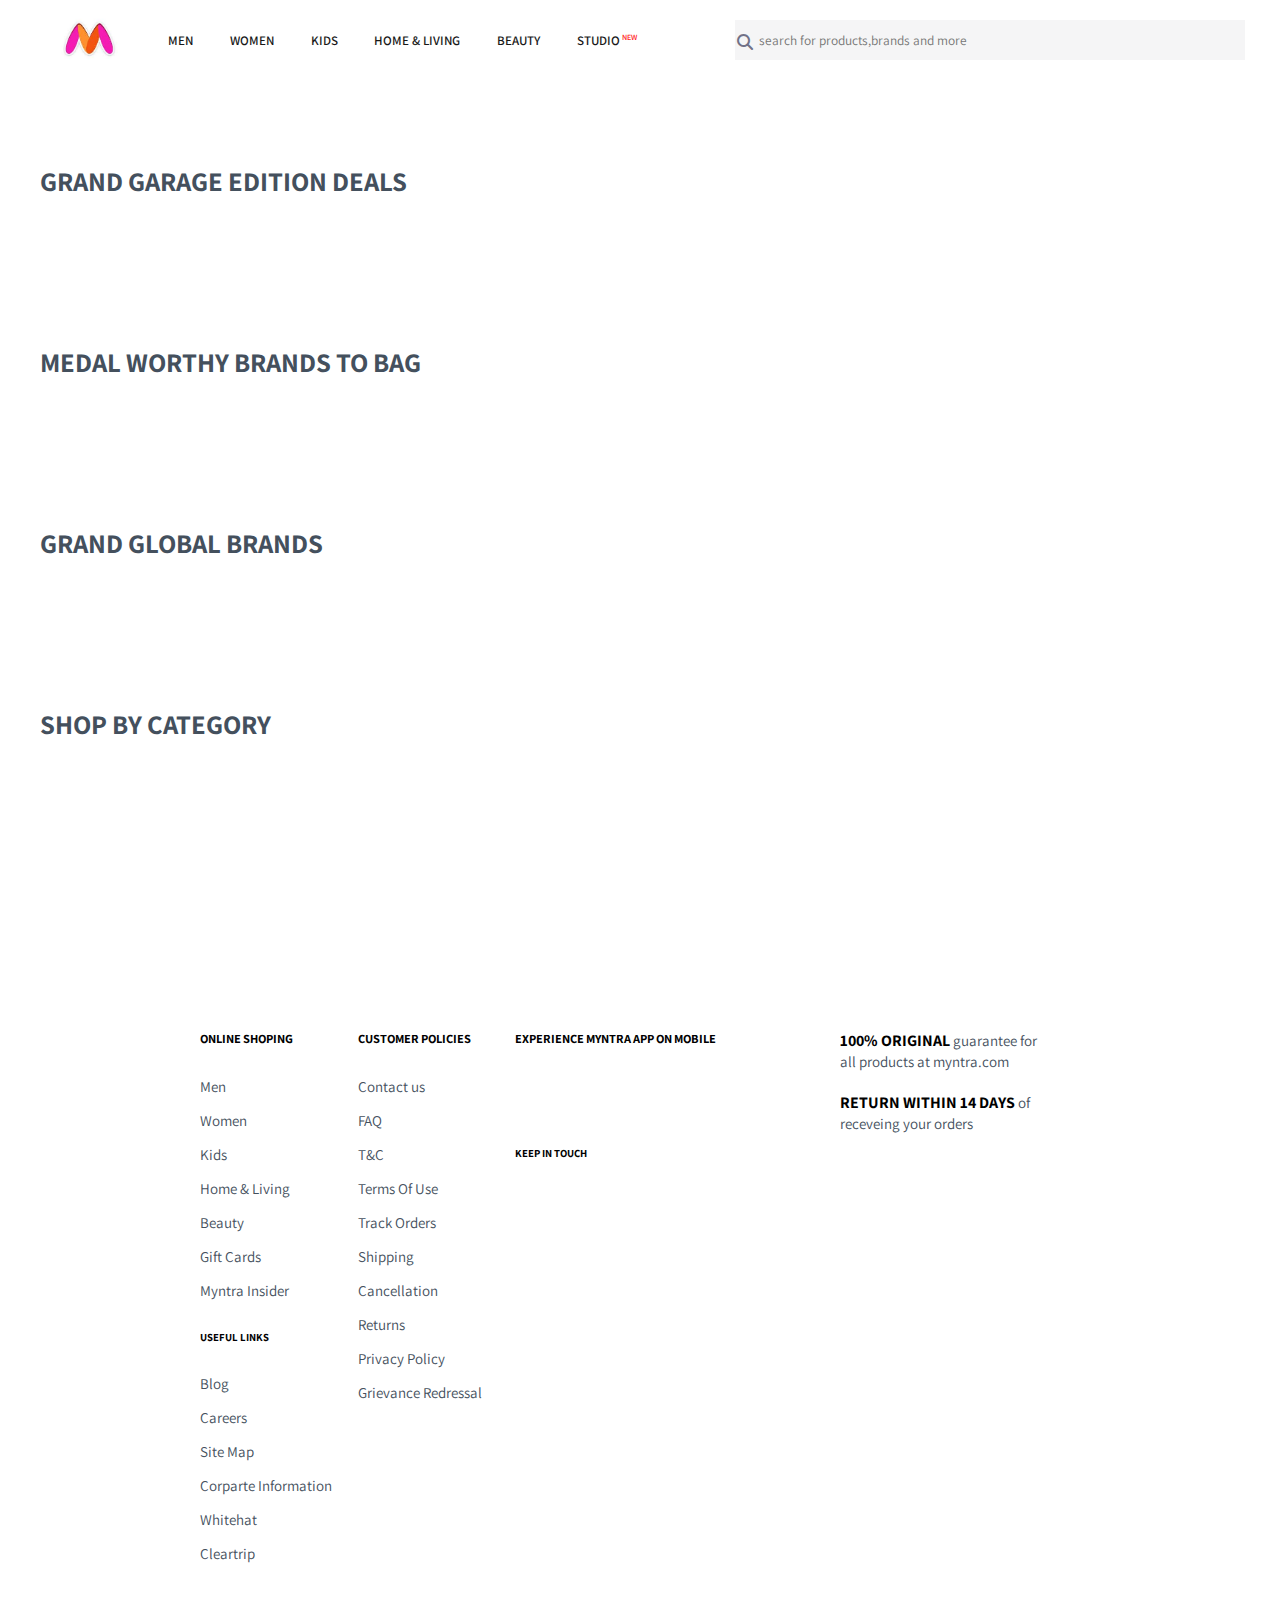
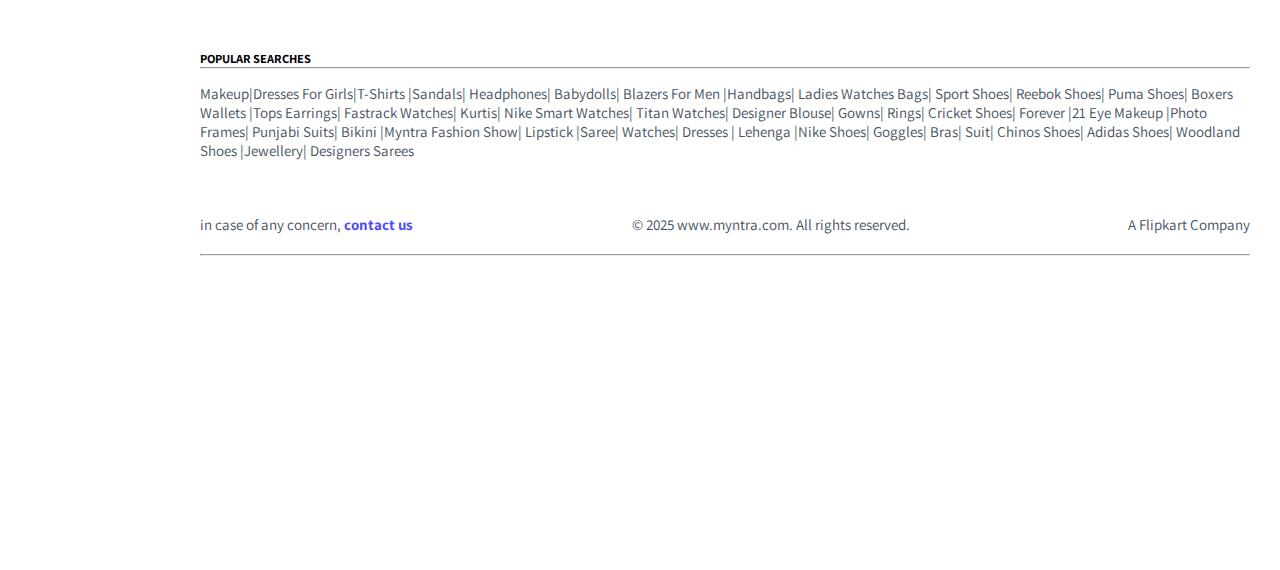
==== index.html @ 95899950 "Add files via upload" ====
<!DOCTYPE html>
<html >

<head>
  <meta charset="UTF-8" />
  <meta name="viewport" content="width=device-width, initial-scale=1.0" />
  <title>MYNTRA</title>
  <link href="https://fonts.googleapis.com/css2?family=Assistant:wght@200..800&display=swap" rel="stylesheet" />
  <link rel="stylesheet" href="https://cdnjs.cloudflare.com/ajax/libs/font-awesome/6.7.2/css/all.min.css"
    integrity="sha512-Evv84Mr4kqVGRNSgIGL/F/aIDqQb7xQ2vcrdIwxfjThSH8CSR7PBEakCr51Ck+w+/U6swU2Im1vVX0SVk9ABhg=="
    crossorigin="anonymous" referrerpolicy="no-referrer" />
  <link rel="stylesheet" href="https://cdnjs.cloudflare.com/ajax/libs/font-awesome/6.7.2/css/all.min.css"
    integrity="sha512-Evv84Mr4kqVGRNSgIGL/F/aIDqQb7xQ2vcrdIwxfjThSH8CSR7PBEakCr51Ck+w+/U6swU2Im1vVX0SVk9ABhg=="
    crossorigin="anonymous" referrerpolicy="no-referrer" />
  <link rel="stylesheet" href="style.css" />
</head>

<body>
  <div class="main">
    <div class="header">
      <div class="myntra-img">
       <a href="index.html"><img width="65px" height="60px" src="myntra.jpg" alt="" /></a> 
      </div>
      <div class="left-head">
        <div class="div-men">MEN
          <div class="leyout-men">
            <!-- first row ul start -->

            <ul class="ul">
              <li style="color: #EE5F73;font-weight: bold; font-size: 16px;margin: 10px 0px;">TOP WEAR</li>
              <li><a href="men.html">T-Shirts</a> </li>
              <li> Casual Shirts</li>
              <li>Formal Shirts</li> 
              <li> Sweatshirts</li>
              <li>Sweaters</li>
              <li> Jackets</li>
              <li> Blazers & Coats</li>
              <li> Suits</li>
              <li>Rain Jackets</li>
              <li style="color: #EE5F73;font-weight: bold; font-size: 16px;margin-top: 20px;">Indian & Festive Wear</li>
              <li>Kurtas & Kurta Sets </li>
              <li> Sherwanis</li>
              <li> Nehru Jackets</li>
              <li> Dhotis</li>
            </ul>
            <!-- first row ul end -->
            <!-- second row ul start -->
            <ul class="ul">
              <li style="color: #EE5F73;font-weight: bold; font-size: 16px;margin: 10px 0px">Bottomwear</li>
              <li>Jeans</li>
              <li>Casual Trousers</li>
              <li> Formal Trousers</li>
              <li> Shorts</li>
              <li> Track Pants & Joggers</li>
              <li style="color: #EE5F73;font-weight: bold; font-size: 16px;margin-top: 20px;">Innerwear & Sleepwear</li>
              <li>Briefs & Trunks</li>
              <li> Boxers</li>
              <li> Vests</li>
              <li> Sleepwear & Loungewear
              <li> Thermals</li>
              <li style="color: #EE5F73;font-weight: bold; font-size: 16px;margin-top: 10px;">Plus Size</li>
            </ul>
            <!-- second row ul end -->
            <!-- third row ul start -->
            <ul class="ul">
              <li style="color: #EE5F73;font-weight: bold; font-size: 16px;margin: 10px 0px">Footmwear</li>
              <li>Casual Shoes</li>
              <li>Sports Shoes</li>
              <li> Formal shoes</li>
              <li> Sneakers</li>
              <li> Sandals & Floaters</li>
              <li>Flip Flops</li>
              <li> Socks</li>
              <li> Boxers</li>
              <li style="color: #EE5F73;font-weight: bold; font-size: 16px;margin-top: 7px;">Personal Care & Grooming
              </li>
              <li style="color: #EE5F73;font-weight: bold; font-size: 16px;margin-top: 7px">Sunglasses & Frames </li>
              <li style="color: #EE5F73;font-weight: bold; font-size: 16px;margin-top: 7px">Watches </li>
            </ul>
            <!-- third row ul end -->
            <!-- four row ul start -->
            <ul class="ul">
              <li style="color: #EE5F73;font-weight: bold; font-size: 16px;margin: 10px 0px">Sports & Active Wear</li>
              <li>Sports Shoes</li>
              <li>Sports Sandals</li>
              <li>Active T-Shirts </li>
              <li> Track Pants & Shorts</li>
              <li> Tracksuits</li>
              <li>Jackets & Sweatshirts</li>
              <li> Sports Accessories</li>
              <li> Swimwear</li>
              <li style="color: #EE5F73;font-weight: bold; font-size: 16px;margin-top: 15px">Gadgets</li>
              <li>Smart Wearables</li>
              <li> Fitness Gadgets</li>
              <li> Headphones</li>
              <li>Speakers</li>
            </ul>
            <!-- four row ul end -->
            <!-- fifth row ul start -->
            <ul class="ul">
              <li style="color: #EE5F73;font-weight: bold; font-size: 16px;margin: 10px 0px">Fashion Accessories</li>
              <li>Wallets</li>
              <li> Belts</li>
              <li> Perfumes & Body Mists</li>
              <li> Trimmers</li>
              <li> Deodorants</li>
              <li> Ties, Cufflinks & Pocket Squares</li>
              <li>Accessory Gift Sets</li>
              <li> Caps & Hats</li>
              <li> Mufflers, Scarves & Gloves</li>
              <li> Phone Cases</li>
              <li> Rings & Wristwear</li>
              <li>Helmets</li>
              <li style="color: #EE5F73;font-weight: bold; font-size: 16px;margin-top: 15px">Bags & Backpacks</li>
              <li style="color: #EE5F73;font-weight: bold; font-size: 16px;margin-top: 15px">Luggages & Trolleys</li>
            </ul>
            <!-- fifth row ul end -->
          </div>
        </div>

        <div class="div-women">WOMEN
          <div class="leyout-women">
            <!-- first row ul start -->

            <ul class="ul">
              <li style="color: #FC56C1;font-weight: bold; font-size: 16px;margin: 10px 0px;">Indian & Fusion Wear</li>
              <li>Kurtas & Suits</li>
              <li>  Kurtis, Tunics & Tops</li>
              <li>Sarees</li>
              <li>  Ethnic Wear</li>
              <li> Leggings, Salwars & Churidars</li>
              <li> Skirts & Palazzos</li>
              <li> Dress Materials</li>
              <li> Lehenga Cholis</li>
              <li> Dupattas & Shawls</li>
              <li>  Jackets</li>
              <li style="color: #FC56C1;font-weight: bold; font-size: 16px;margin-top: 20px;">Belts, Scarves & More</li>
              <li style="color: #FC56C1;font-weight: bold; font-size: 16px;margin-top: 20px;"> Watches & Wearables</li>
            
            </ul>
            <!-- first row ul end -->
            <!-- second row ul start -->
            <ul class="ul">
              <li style="color: #FC56C1;font-weight: bold; font-size: 16px;margin: 10px 0px">Western Wear</li>
              <li>Dresses</li>
              <li>Tops</li>
              <li> Tshirts</li>
              <li> Jeans</li>
              <li> Trousers & Capris</li>
              <li> Shorts & Skirts</li>
              <li> Co-ords</li>
              <li> Playsuits</li>
              <li> Jumpsuits</li>
              <li> Shrugs</li>
              <li> Sweaters & Sweatshirts</li>
              <li> Jackets & Coats</li>
              <li> Blazers & Waistcoats</li>
              <li style="color:  #FC56C1;font-weight: bold; font-size: 16px;margin-top: 10px;">Plus Size</li>
            </ul>
            <!-- second row ul end -->
            <!-- third row ul start -->
            <ul class="ul">
              <li style="color:  #FC56C1;font-weight: bold; font-size: 16px;margin: 10px 0px">Maternity</li>
              <li style="color:  #FC56C1;font-weight: bold; font-size: 16px;margin: 10px 0px">Sunglasses</li>
              <li style="color:  #FC56C1;font-weight: bold; font-size: 16px;margin: 10px 0px">Footwear</li>
              <li>Flats</li>
              <li>  Casual Shoes</li>
              <li> Heels</li>
              <li>Boots</li>
              <li> Sports Shoes & Floaters</li>
            
              <li style="color: #FC56C1;font-weight: bold; font-size: 16px;margin-top: 7px;">Sports & Active Wear
              </li>
              <li>Clothing</li>
              <li> Footwear</li>
              <li> Sports Accessories</li>
              <li>Sports Equipment</li>
          
            </ul>
            <!-- third row ul end -->
            <!-- four row ul start -->
            <ul class="ul">
              <li style="color: #FC56C1;font-weight: bold; font-size: 16px;margin: 10px 0px">Lingerie & Sleepwear</li>
            <li>Bra</li>
            <li>Briefs</li>
            <li>Shapewear</li>
            <li> Sleepwear & Loungewear</li>
            <li>Swimwear</li>
            <li>Camisoles & Thermals</li>
    
              <li style="color: #FC56C1;font-weight: bold; font-size: 16px;margin-top: 15px">
                Beauty & Personal Care</li>
              <li>Makeup</li>
              <li>Skincare</li>
              <li>Premium Beauty</li>
              <li>Lipsticks</li>
              <li>Fragrances</li>
            </ul>
            <!-- four row ul end -->
            <!-- fifth row ul start -->
            <ul class="ul">
              <li style="color:#FC56C1;font-weight: bold; font-size: 16px;margin: 10px 0px">Gadgets</li>
             <li>Smart Wearables</li>
             <li>Fitness Gadgets</li>
             <li>Headphones</li>
             <li>Speakers</li>
           
              <li style="color: #FC56C1;font-weight: bold; font-size: 16px;margin-top: 15px">Jewellery</li>
              <li>Fashion Jewellery</li>
              <li> Fine Jewellery</li>
              <li>Earrings</li>
              <li style="color: #FC56C1;font-weight: bold; font-size: 16px;margin-top: 15px">Backpacks  </li>
              <li style="color: #FC56C1;font-weight: bold; font-size: 16px;margin-top: 15px">Handbags, Bags & Wallets</li>
              <li style="color: #FC56C1;font-weight: bold; font-size: 16px;margin-top: 15px">Luggages & Trolleys</li>
            </ul>
            <!-- fifth row ul end -->
          </div>
        
        </div>
        <div class="div">KIDS</div>
        <div class="div">HOME & LIVING</div>
        <div class="div">BEAUTY</div>
        <div class="div2">
          <div>STUDIO</div>
          <div class="new">NEW</div>
        </div>
      </div>

      <div class="search-bar">
        <i class="fa-solid fa-magnifying-glass search"></i>
        <input placeholder="search for products,brands and more" style="width: 100%; height: 40px" />
      </div>

      <div class="icon">
        <div class="icons">
          <i class="fa-regular fa-user"></i><br />
          Profile
        </div>
        <div class="icons">
          <i class="fa-regular fa-heart"></i><br />
          Watch list
        </div>
        <div class="icons">
          <i class="fa-solid fa-bag-shopping"></i><br />
          Bag
        </div>
      </div>
    </div>
    <div class="mid">
      <div class="drag-img1">
        <img width="100%" src="image/drag.webp" alt="" />
      </div>
      <div class="medal">
        <h3>GRAND GARAGE EDITION DEALS</h3>
      </div>
      <div class="drag-img2">
        <div class="big-images"><img width="100%" src="image/1.webp" alt="" /></div>
        <div class="big-images"><img width="100%" src="image/2.webp" alt="" /></div>
        <div class="big-images"><img width="100%" src="image/3.webp" alt="" /></div>
        <div class="big-images"><img width="100%" src="image/4.webp" alt="" /></div>
      </div>
      <div class="medal">
        <h3>MEDAL WORTHY BRANDS TO BAG</h3>
      </div>

      <div class="drag-img2">
        <div><img width="100%" src="image/laid.webp" alt="" /></div>
        <div><img width="100%" src="image/madam.webp" alt="" /></div>
        <div><img width="100%" src="image/kalu.jpg" alt="" /></div>
        <div><img width="100%" src="image/chapla.jpg" alt="" /></div>
        <div><img width="100%" src="image/black.webp" alt="" /></div>
        <div><img width="100%" src="image/brown.jpg" alt="" /></div>
      </div>
      <div class="medal">
        <h3>GRAND GLOBAL BRANDS</h3>
      </div>

      <div class="drag-img2">
        <div><img width="100%" src="image/13.jpg" alt="" /></div>
        <div><img width="100%" src="image/heals.jpg" alt="" /></div>
        <div><img width="100%" src="image/12.jpg" alt="" /></div>
        <div><img width="100%" src="image/Dancer.webp" alt="" /></div>
        <div><img width="100%" src="image/stul.jpg" alt="" /></div>
        <div><img width="100%" src="image/colour.webp" alt="" /></div>
      </div>

      <div class="medal">
        <h3>SHOP BY CATEGORY</h3>
      </div>
      <div class="boxes">
        <div class="box">
          <img width="264px" src="image/15.webp" alt="" />
        </div>
        <div class="box">
          <img width="264px" src="image/38.webp" alt="" />
        </div>
        <div class="box">
          <img width="264px" src="image/40.webp" alt="" />
        </div>
        <div class="box">
          <img width="264px" src="image/34.webp" alt="" />
        </div>
        <div class="box">
          <img width="264px" src="image/42.webp" alt="" />
        </div>
        <div class="box"><img width="264px" src="image/17.jpg" alt="" /></div>
        <div class="box">
          <img width="264px" src="image/29.webp" alt="" />
        </div>
        <div class="box">
          <img width="264px" src="image/48.webp" alt="" />
        </div>
        <div class="box">
          <img width="264px" src="image/32.webp" alt="" />
        </div>
        <div class="box">
          <img width="264px" src="image/44.webp" alt="" />
        </div>
        <div class="box">
          <img width="264px" src="image/47.webp" alt="" />
        </div>
        <div class="box">
          <img width="264px" src="image/makeup.webp" alt="" />
        </div>
        <div class="box">
          <img width="264px" src="image/37.webp" alt="" />
        </div>
        <div class="box">
          <img width="264px" src="image/18.webp" alt="" />
        </div>
        <div class="box">
          <img width="264px" src="image/39.webp" alt="" />
        </div>
        <div class="box">
          <img width="264px" src="image/30.webp" alt="" />
        </div>
        <div class="box">
          <img width="264px" src="image/22.webp" alt="" />
        </div>
        <div class="box">
          <img width="264px" src="image/27.webp" alt="" />
        </div>
        <div class="box">
          <img width="264px" src="image/20.webp" alt="" />
        </div>
        <div class="box">
          <img width="264px" src="image/25.webp" alt="" />
        </div>
        <div class="box">
          <img width="264px" src="image/headphone.jpg" alt="" />
        </div>
        <div class="box">
          <img width="264px" src="image/28.webp" alt="" />
        </div>
        <div class="box">
          <img width="264px" src="image/21.webp" alt="" />
        </div>
        <div class="box">
          <img width="264px" src="image/36.webp" alt="" />
        </div>
        <div class="box">
          <img width="264px" src="image/31.webp" alt="" />
        </div>
        <div class="box">
          <img width="264px" src="image/19.webp" alt="" />
        </div>
        <div class="box"><img width="264px" src="image/33.jpg" alt="" /></div>
        <div class="box"><img width="264px" src="image/35.jpg" alt="" /></div>
        <div class="box">
          <img width="264px" src="image/26.webp" alt="" />
        </div>
        <div class="box">
          <img width="264px" src="image/41.webp" alt="" />
        </div>
        <div class="boxes2">
          <div class="box">
            <img width="264px" src="image/24.webp" alt="" />
          </div>
          <div class="box">
            <img width="264px" src="image/23.webp" alt="" />
          </div>
          <div class="box">
            <img width="264px" src="image/46.webp" alt="" />
          </div>
        </div>
      </div>
    </div>

    <div class="footer">
      <div class="online">
        <div class="online-shop1">
          <h5 style="cursor: pointer;">ONLINE SHOPING</h5>
          <div class="format">
            <div class="menus">Men</div>
            <div class="menus">Women</div>
            <div class="menus">Kids</div>
            <div class="menus">Home & Living</div>
            <div class="menus">Beauty</div>
            <div class="menus">Gift Cards</div>
            <div class="menus">Myntra Insider</div>
          </div>
        </div>

        <div class="online-shop2">
          <h5>USEFUL LINKS</h5>
          <div class="format">
            <div class="menus">Blog</div>
            <div class="menus">Careers</div>
            <div class="menus">Site Map</div>
            <div class="menus">Corparte Information</div>
            <div class="menus">Whitehat</div>
            <div class="menus">Cleartrip</div>
          </div>
        </div>
      </div>

      <div class="online">
        <div class="online-shop1">
          <h5>CUSTOMER POLICIES</h5>
          <div class="format">
            <div class="menus">Contact us</div>
            <div class="menus">FAQ</div>
            <div class="menus">T&C</div>
            <div class="menus">Terms Of Use</div>
            <div class="menus">Track Orders</div>
            <div class="menus">Shipping</div>
            <div class="menus">Cancellation</div>
            <div class="menus">Returns</div>
            <div class="menus">Privacy Policy</div>
            <div class="menus">Grievance Redressal</div>
          </div>
        </div>
      </div>

      <div class="online2">
        <div class="online-shop1">
          <h5>EXPERIENCE MYNTRA APP ON MOBILE</h5>
          <div class="format">
            <div class="tag">
              <img width="250px" src="image/tag.png" alt="" />
            </div>
          </div>
        </div>
        <div class="online-shop2">
          <h5>KEEP IN TOUCH</h5>
          <div class="format">
            <div class="tag">
              <img width="150px" src="image/TOUCH.png" alt="" />
            </div>
          </div>
        </div>
      </div>

      <div class="online3">
        <div class="one">
          <div class="original-img">
            <img width="50px" src="image/original .png" alt="" />
          </div>
          <div class="guarantee">
            <b> 100% ORIGINAL</b>
            <span class="menus">
              guarantee for <br> all products at myntra.com
            </span>
          </div>
        </div>
        <div class="two">
          <div class="original-img">
            <img width="50px" src="image/Return.png " alt="" />
          </div>
          <div class="guarantee">
            <b> RETURN WITHIN 14 DAYS</b>
            <span class="menus"> of <br> receveing your orders </span>
          </div>
        </div>
      </div>
    </div>
    <div class="footer-end">
      <div class="online-shop1">
        <h5>
          POPULAR SEARCHES
          <hr />
        </h5>
      </div>
      <div class="menus">
        Makeup|Dresses For Girls|T-Shirts |Sandals| Headphones| Babydolls| Blazers
        For Men |Handbags| Ladies Watches Bags| Sport Shoes| Reebok Shoes| Puma
        Shoes| Boxers Wallets |Tops Earrings| Fastrack Watches| Kurtis| Nike Smart
        Watches| Titan Watches| Designer Blouse| Gowns| Rings| Cricket Shoes|
        Forever |21 Eye Makeup |Photo Frames| Punjabi Suits| Bikini |Myntra Fashion
        Show| Lipstick |Saree| Watches| Dresses | Lehenga |Nike Shoes| Goggles| Bras|
        Suit| Chinos Shoes| Adidas Shoes| Woodland Shoes |Jewellery| Designers
        Sarees
      </div>
      <div class="last-foot">
        <div class="menus">in case of any concern, <span style="color: blue; opacity: 0.7;cursor: pointer; "> <b>contact us</b></span>
        </div>
        <div class="menus">© 2025 www.myntra.com. All rights reserved.</div>
        <div class="menus">A Flipkart Company</div>
      </div>
      <hr style="margin-top: 20px; color: #44505d; ">
    </div>
  </div>
</body>

</html>
---- style.css ----
* {
  margin: 0;
  padding: 0;
  box-sizing: border-box;
  font-family: "Assistant", serif;
}

.main {
  width: 1500px;

}

.myntra-img {
  width: 8%;
  display: flex;
  justify-content: center;
  align-items: center;
  padding-left: 60px;
  padding-top: 10px;
  cursor: pointer;
}

.header {
  width: 100%;
  height: 80px;
  display: flex;
  justify-content: space-between;
  align-items: center;
  margin: auto;
  position: sticky;
  z-index: 2;
  top: 0;
  background-color: white;

}
.div{
  cursor: pointer;
}


.div2 {
  display: flex;
  gap: 2px;
  cursor: pointer;
}

.new {
  font-size: 8px;
  color: red;
  cursor: pointer;
  /* padding-bottom: 10px; */
}

.search-bar {
  width: 34%;
  background-color: #f5f5f6;
  display: flex;

}

.search {
  width: 25px;
  margin-top: 14px;
  color: #717288;
  padding-left: 2px;
}

.search-bar input {
  border: none;
  background-color: #f5f5f6;
}

.search-bar input:focus {
  border: none;
}



.icon {
  width: 15%;
  display: flex;
  justify-content: space-evenly;
  text-align: center;
  cursor: pointer;
}


/* mid css start  */
.mid {
  width: 100%;
}

.drag-img1 {
  width: 100%;
  cursor: pointer;
}
.big-images{
  width: 25%;
}
.medal {
  width: 100%;
  height: 80px;
  display: flex;
  align-items: center;
  padding-left: 40px;
  font-size: 23px;
  margin: 40px 0px;
  gap: 5px;
  cursor: pointer;
  color: #44505d;
}

.drag-img2 {
  width: 100%;
  display: flex;
  cursor: pointer;
}

.boxes {
  width: 100%;
  display: flex;
  justify-content: space-evenly;
  margin: auto;
  flex-wrap: wrap;
}

.box {
  width: 16%;
  cursor: pointer;
}

.boxes2 {
  width: 100%;
  display: flex;
  justify-content: center;
  margin: auto;
  flex-wrap: wrap;
}


/* mid css end  */

/* footer css :start */

.footer {
  width: 70%;
  height: 520px;
  display: flex;
  margin-left: 200px;
  margin-top: 100px;
}

.online {
  width: 15%;
  height: 100%;
}

.online2 {
  width: 30%;
  height: 100%;
}

.online3 {
  width: 30%;
  height: 100%;
}


.online-shop1 {
  font-size: 15px;
}


.menus {
  margin-top: 15px;
  color: #44505d;
  font-size: 15px;
  cursor: pointer;
}


.online-shop2 {
  margin-top: 30px;
  font-size: 13px;
}

.one {
  display: flex;

}

.format {
  margin-top: 30px;
}

.tag {
  cursor: pointer;
  padding-bottom: 20px;
}


.guarantee {
  margin-left: 10px;

}

.two {
  display: flex;
  margin-top: 20px;

}

.footer-end {
  width: 70%;
  height: 520px;

  /* justify-content: space; */
  margin-left: 200px;
  margin-top: 100px;
}

.last-foot {
  margin-top: 40px;
  display: flex;
  justify-content: space-between;
}

/* footer css :end */


/* middle css :start */
.middle {
  width: 100%;
  margin: auto;
}



.first-line {
  width: 100%;
  height: 200px;
  /* border: 1px solid black; */
  display: flex;

}

.first-left {
  width: 20%;
  height: 100%;
  display: flex;
  flex-direction: column;
  justify-content: space-evenly;
  padding-left: 25px;

}

.first-left1 {
  width: 100%;
  height: 30%;
  display: flex;
  flex-direction: column;
  justify-content: space-between;

}

.hom-clo {
  color: #44505d;
  cursor: pointer;
}

.first-right {
  width: 80%;
  display: flex;
  justify-content: space-between;
}

.first-right1 {
  width: 50%;
  display: flex;
  align-items: end;
  padding-bottom: 40px;
  gap: 20px;
  color: #44505d;
  font-size: 15px;
}

.first-right2 {
  height: 50px;
  display: flex;
  padding: 10px;
  margin-top: 120px;
  margin-right: 10px;
  border: 1px solid;
  align-items: center;
  /* padding-bottom: 40px;
  padding-right: 30px; */
  
}

.bunddle {
  gap: 5px;
  cursor: pointer;
  border-radius: 30px;
  padding: 10px;
 margin-top: 10px;
}
.bunddle:hover{
  background-color: #dadcde;
}

.left-portion {
  width: 18%;
  border-right: 1px solid black;
}

.categories {
  width: 100%;
  /* border: 1px solid black; */
  display: flex;
  flex-direction: column;
  gap: 15px;
  padding: 20px;
}

.cate {
  font-weight: bold;
  font-size: 14px;
  opacity: 0.9;

}

.variety {
  width: 100%;
  display: flex;
  flex-direction: column;
  gap: 10px;
  font-size: 15px;
  color: #44505d;
  cursor: pointer;
}

.circle {
  width: 15px;
  height: 15px;
  border: 1px solid black;
  background-color: black;
}

.brand-icon {
  width: 30px;
  height: 30px;
  background-color: #F5F5F6;
  color: #717288;
  border-radius: 50%;
  padding-top: 7px;
  font-size: 16px;

}

.middle2 {
  width: 100%;
  margin: auto;
  display: flex;
}

.right-portion {
  width: 82%;
  display: flex;
  justify-content: space-evenly;
  flex-wrap: wrap;
}

.bewakoof {
  width: 222px;
  height: 380px;
  /* border: 1px solid black; */
  margin-top: 25px;
  cursor: pointer;

}

.bew {
  font-weight: bold;
  padding-top: 7px;
  padding-left: 10px;
}

.print {
  color: #717288;
  font-size: 12px;
  padding-top: 5px;
  padding-left: 10px;
}

.price {
  font-size: 14px;
  font-weight: bold;
  padding-top: 7px;
  padding-left: 10px
}


/* middle css :end */
.left-head {
  width: 37%;
  display: flex;
  justify-content: space-around;
  font-size: 13px;
  font-weight: 600;
  opacity: 0.9;
  padding-right: 50px;
}

.div-men {
  position: relative;
  cursor: pointer;

}

.leyout-men {
  width: 1200px;
  height: 400px;
  position: absolute;
  list-style: none;
  top: 49px;
  left: -100px;
  background-color: aliceblue;
  display: flex;
  justify-content: space-between;
  opacity: 0;
  visibility: hidden;
  transition: 0.2s;
}

.ul {
  width: 20%;
  list-style: none;
  left: 0px;
}

li {
  font-weight: bold;
  padding: 2px 15px;
  transition: 0.2s;
}

.div-men:hover .leyout-men {
  opacity: 1;
  visibility: visible;
  transform: scale(1);
}

.leyout-men li:hover {
  font-size: 17px;
}
.div-women{
  cursor: pointer;
}
.div-women:hover .leyout-women {
  opacity: 1;
  visibility: visible;
  transform: scale(1);
}

.leyout-women {
  width: 1200px;
  height: 400px;
  position: absolute;
  list-style: none;
  top: 80px;
  left: 100px;
  background-color: aliceblue;
  display: flex;
  justify-content: space-between;
  opacity: 0;
  visibility: hidden;
  transition: 0.2s;
}
.leyout-women li:hover {
  font-size: 17px;
}

.tshirt-first-heading {
     margin: 50px  65px;
     cursor: pointer;
}

.tshirt-images-row-1 {
  width: 100%;
  margin-top: 12px ;
  display: flex;
  justify-content: space-between;
}
a{
  text-decoration: none;
  color: inherit;
}
.T-Shirts-image-1 {
  width: 28%;
  margin-left: 25px ;

}
.T-Shirts-image-2 {
  width: 28%;
}



.tshirt-desciptions {
  width: 38%;
  margin: 0px 20px;
}

.tshirt-rating-box {
  width: 25%;
  box-shadow: 0px 0px 2px 2px rgb(0, 0, 0, 0.2);
  margin: 15px 0px;
  display: flex;
  cursor: pointer;
}

.tshirt-section-mrp {
  margin-top: 10px;
  display: flex;
  gap: 15PX;
  font-size: 20px;
}

.tshirt-sizes {
  width: 100%;
  margin-top: 25px;
  display: flex;
  gap: 10px;
  
}

.sizes-mrp {
  width: 13%;
  cursor: pointer;
  padding: 8px 0px;
  font-weight: bold;
  text-align: center;
  border: 1px solid rgb(0, 0, 0, 0.2);
  border-radius: 35px;
}

.tshirt-add-wishlist {
  width: 100%;
  margin-top: 20px;
  display: flex;
  gap: 15px;
  margin-bottom: 20px;
  
}
.tshirt-add-bag{
  width: 55%;
  padding: 13px 0px;
  background-color: #FF3E6C;
  color: white;
  font-weight: bold;
  font-size: 20px;
  border-radius: 10px;
  text-align: center;
  cursor: pointer;
}
.tshirt-wishlist{
  width: 40%;
  padding: 14px 0px;
  font-weight: bold;
  font-size: 18px;
  border-radius: 10px;
  box-shadow: 0px 0px 2px 2px rgb(0, 0, 0, 0.2);
  text-align: center;
 cursor: pointer;
}
.material-care{ 
 font-weight: bold;
 margin-top: 15px;
}

.material-iteams{
  width:500px;
  margin-top: 30px;
  list-style: none;
 display: flex;
 justify-content: space-between;

}
.material-row1{
  width: 45%;

}
.buyers-rating{
  width:500px;
  display: flex;
  
  gap: 50px;
}
.rate{
  font-weight:normal;
  margin-top:20px;


}
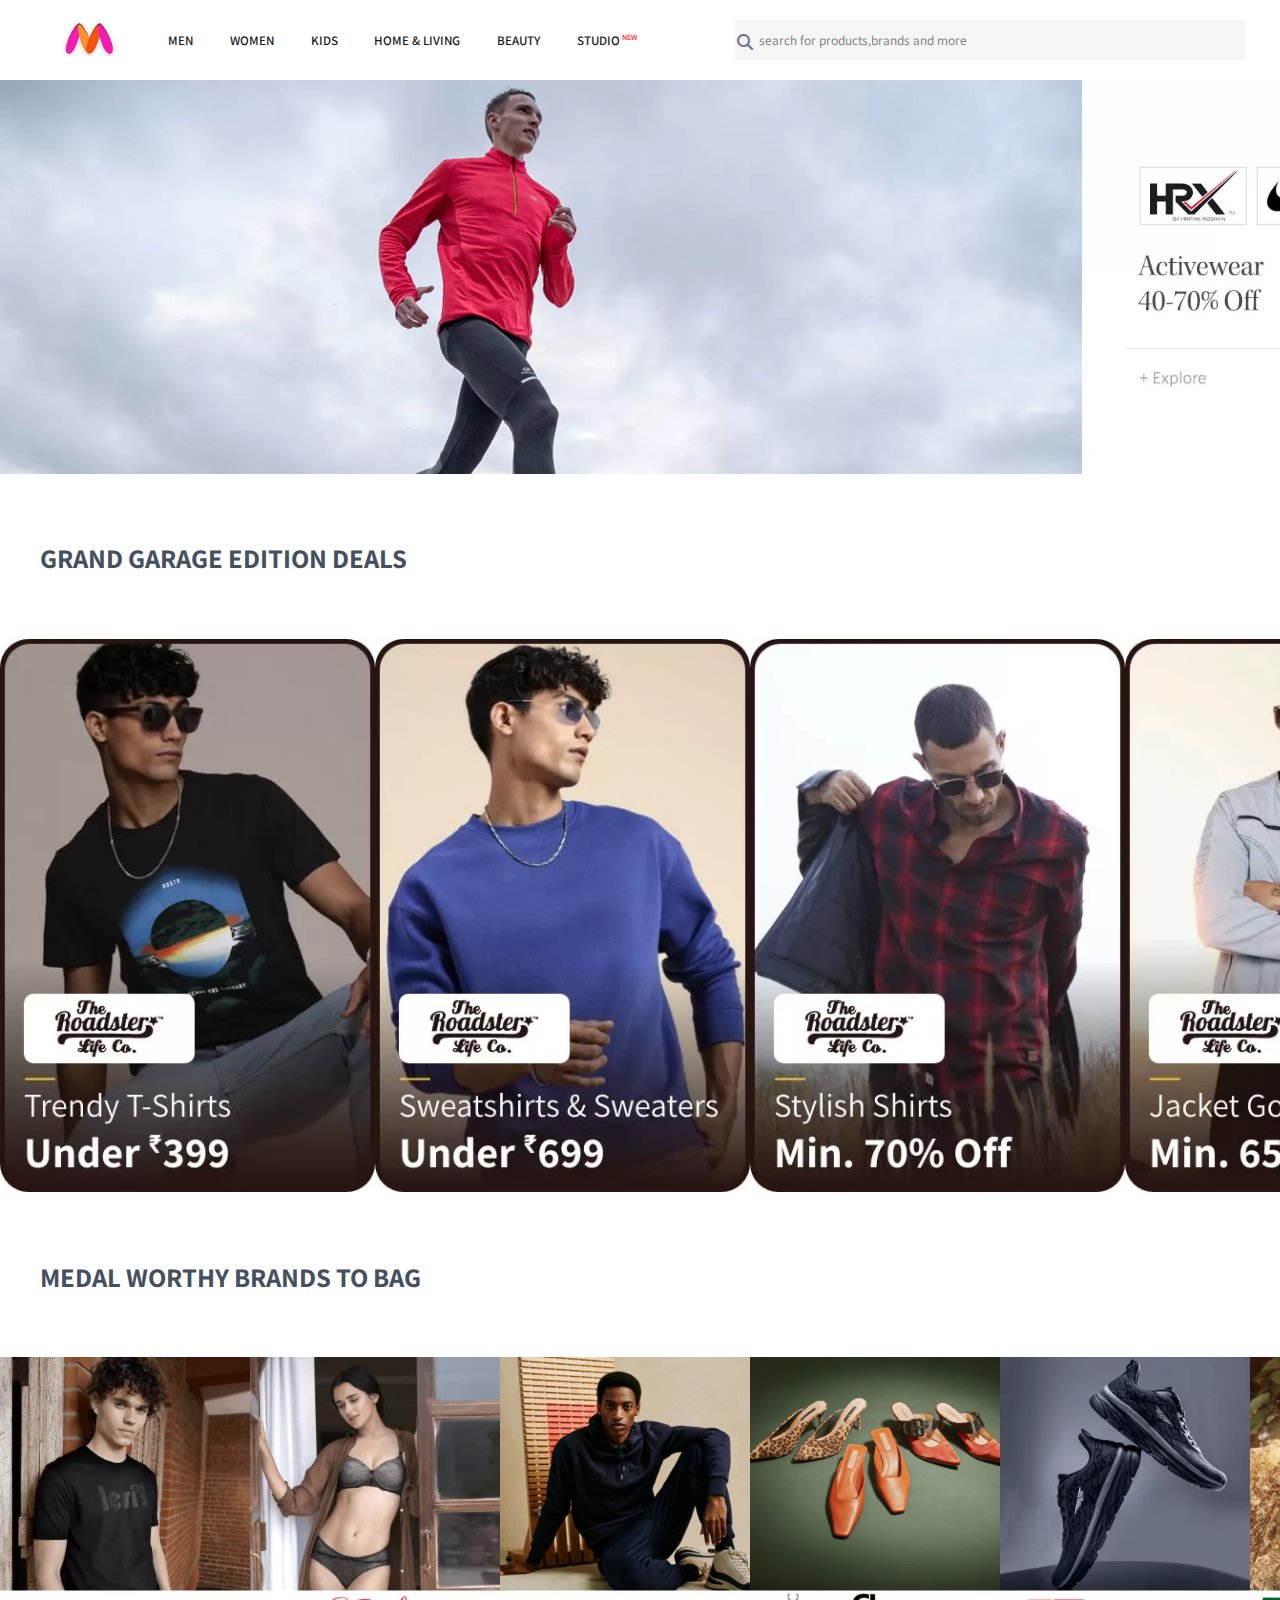
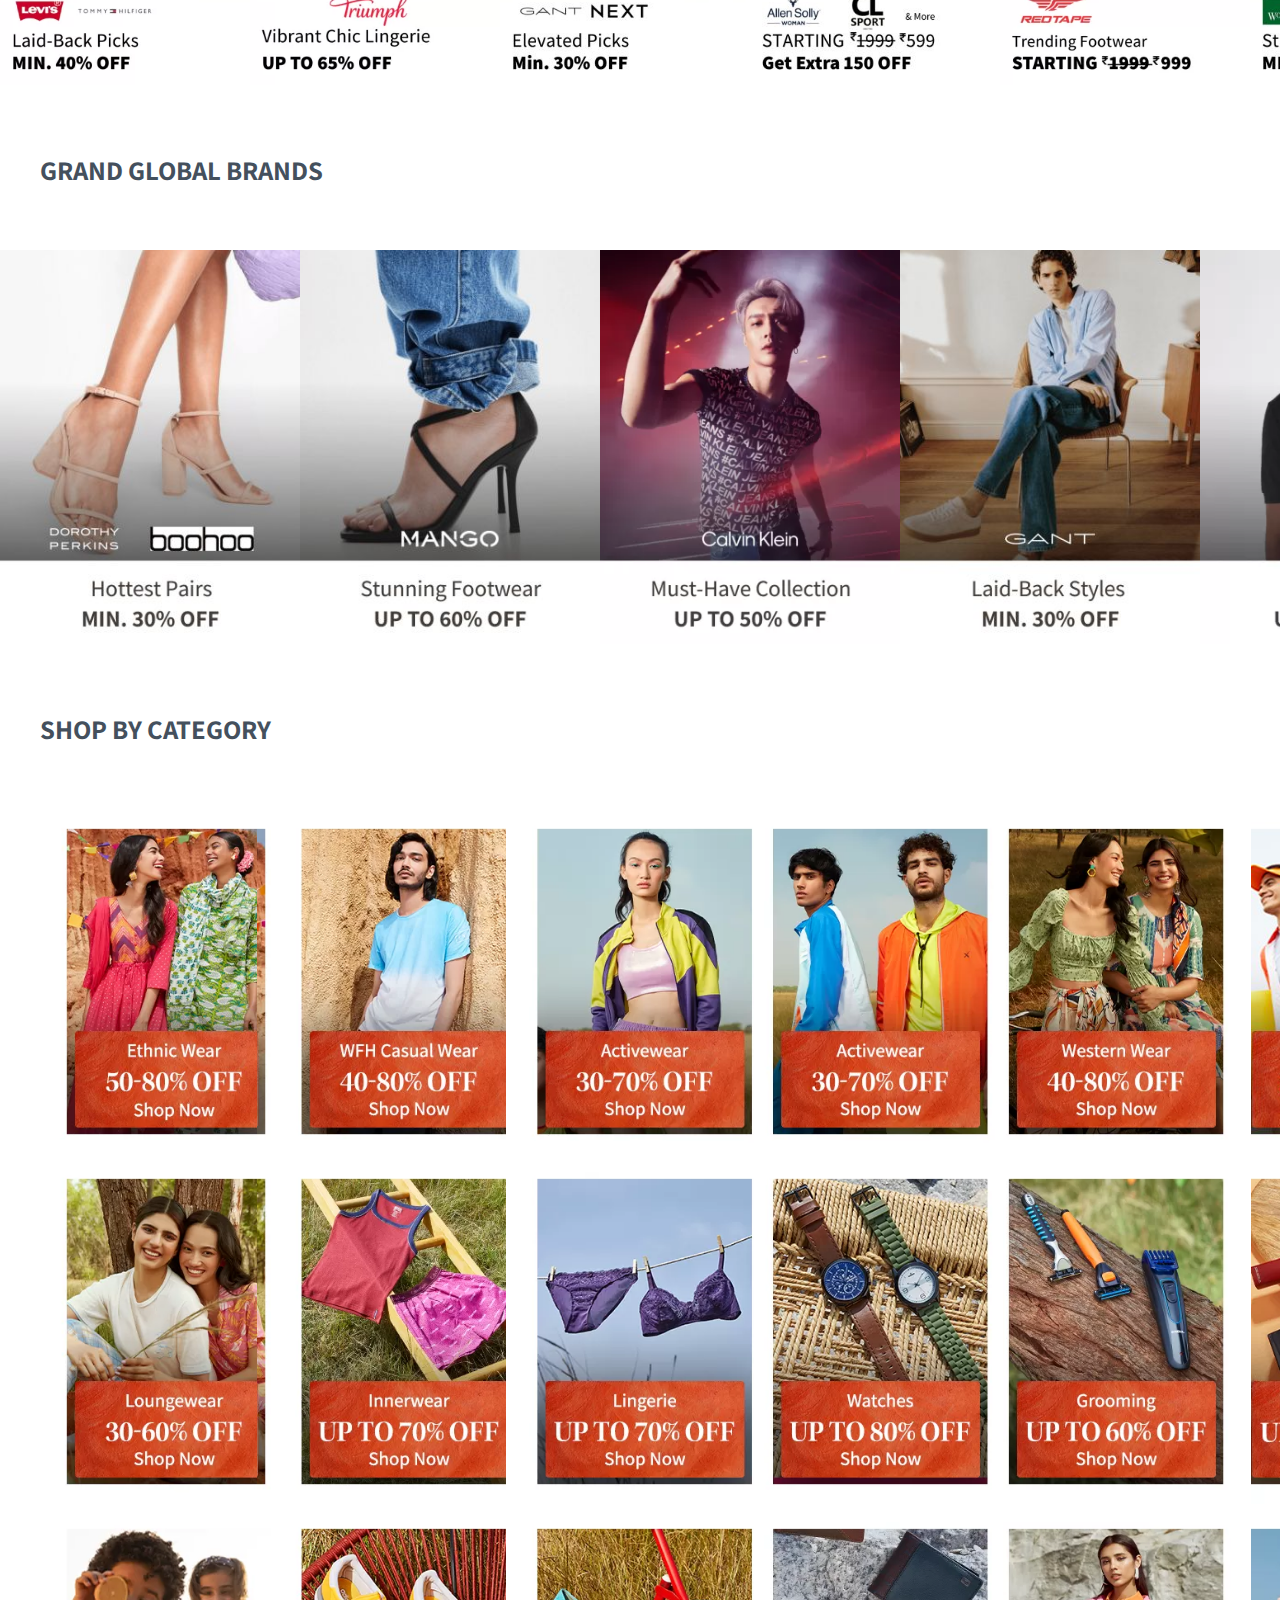
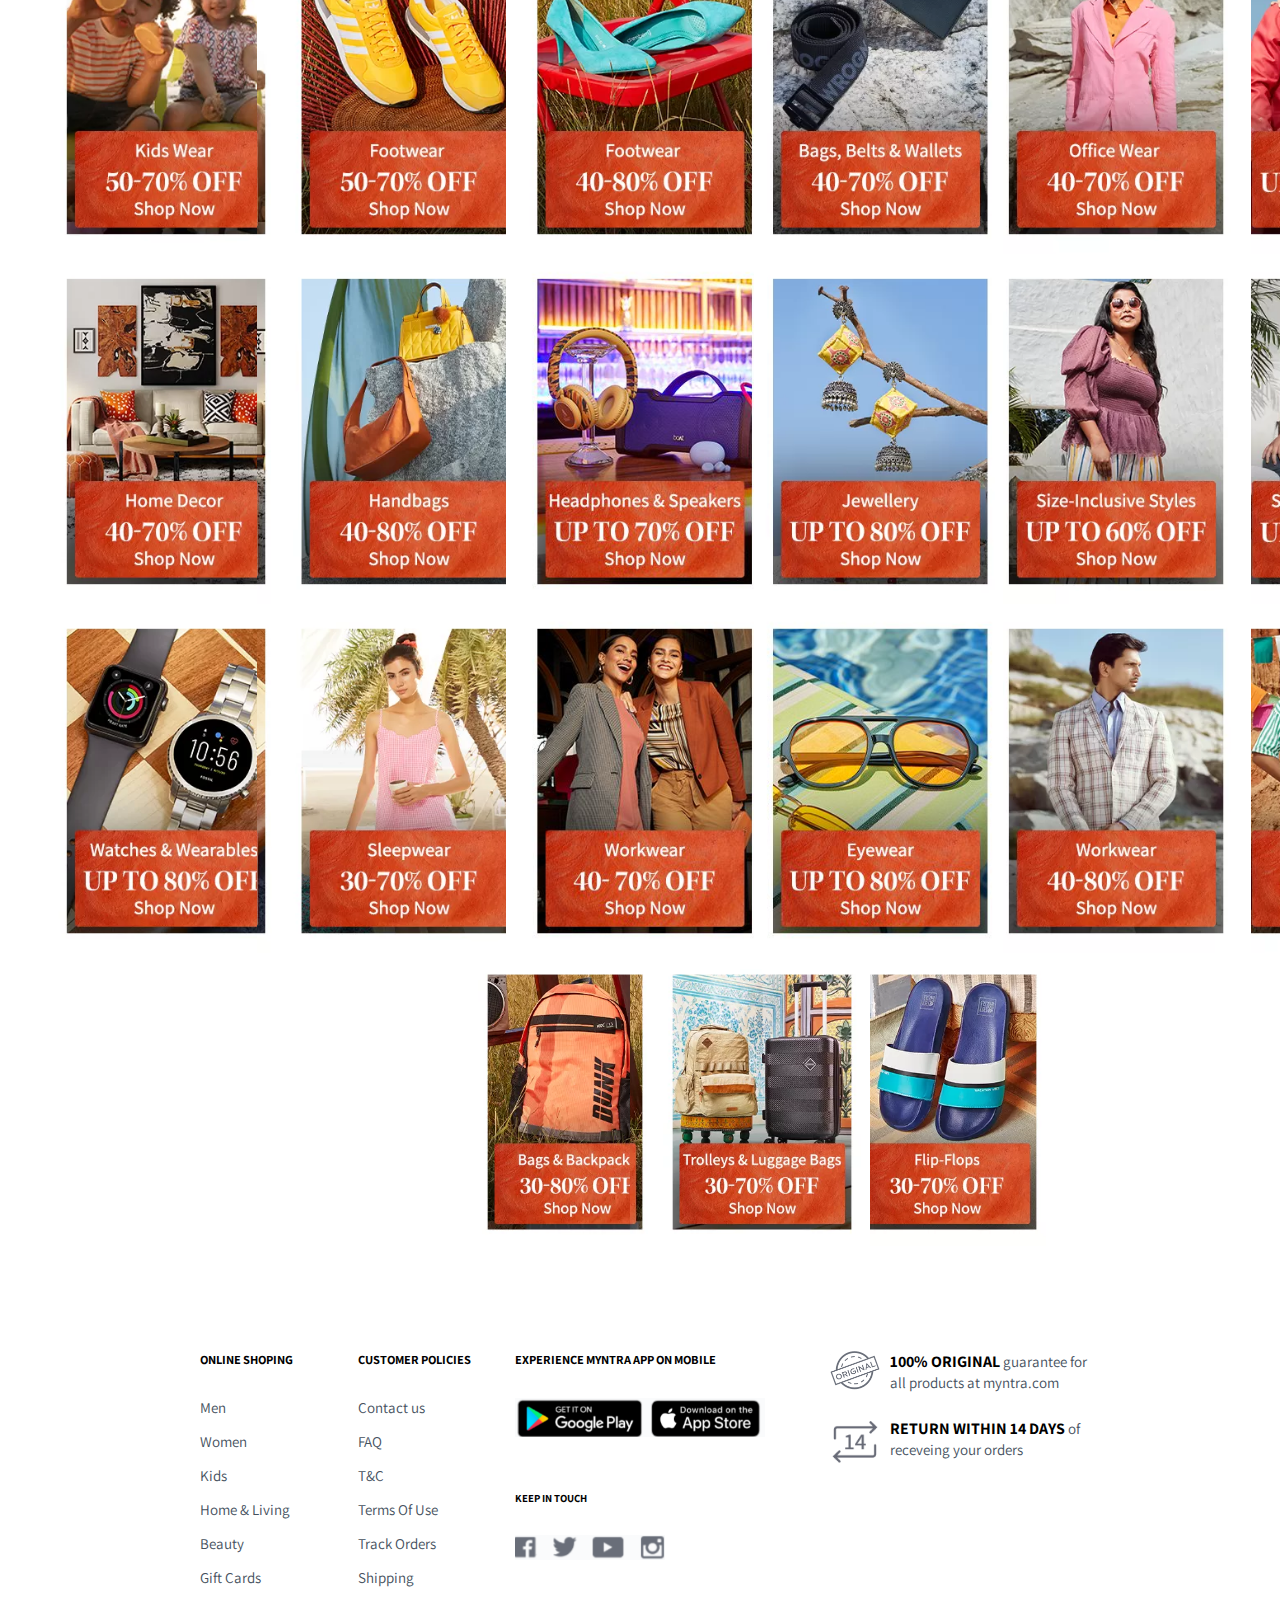
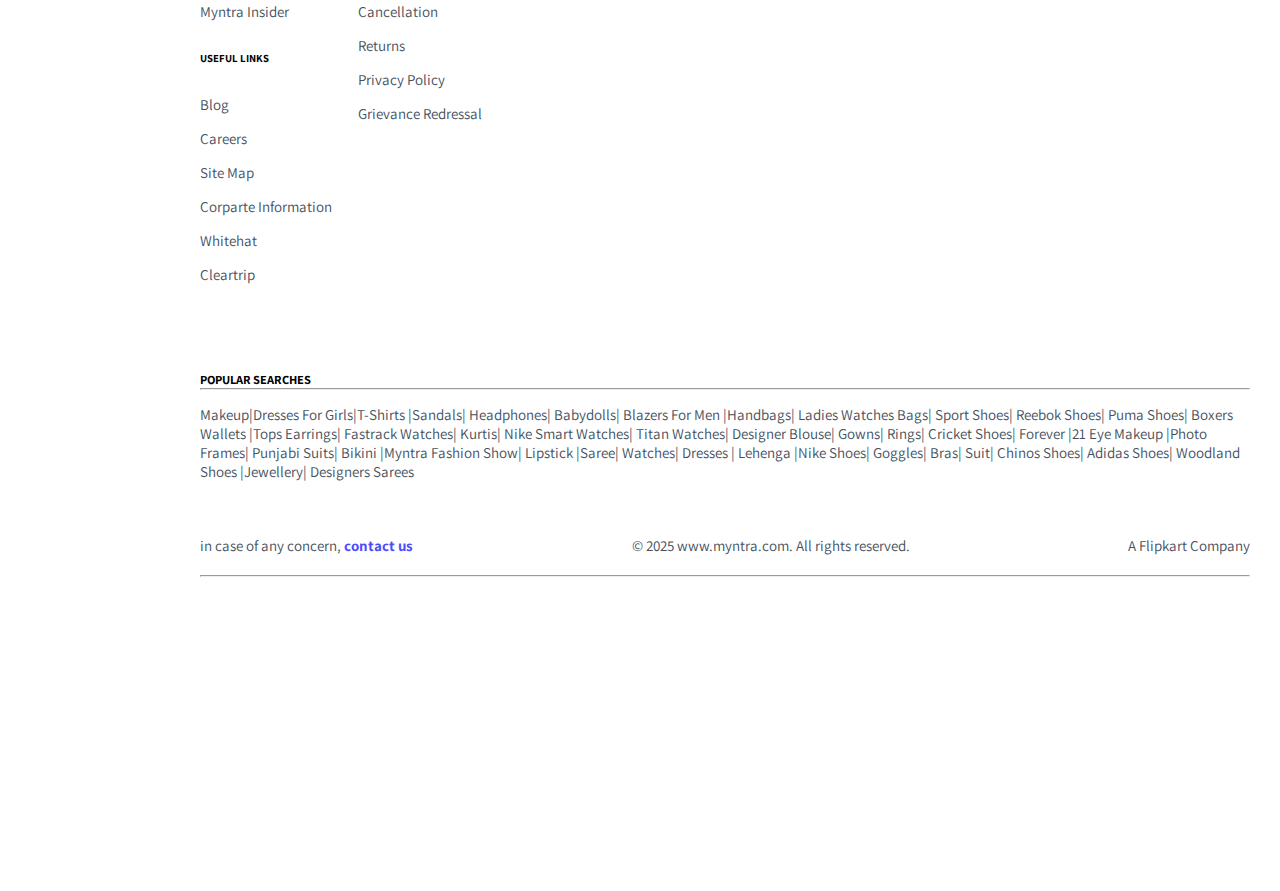
==== commit 8c097d97: "Update index.html" ====
--- a/index.html
+++ b/index.html
@@ -502,4 +502,4 @@
   </div>
 </body>
 
-</html>+</html>
